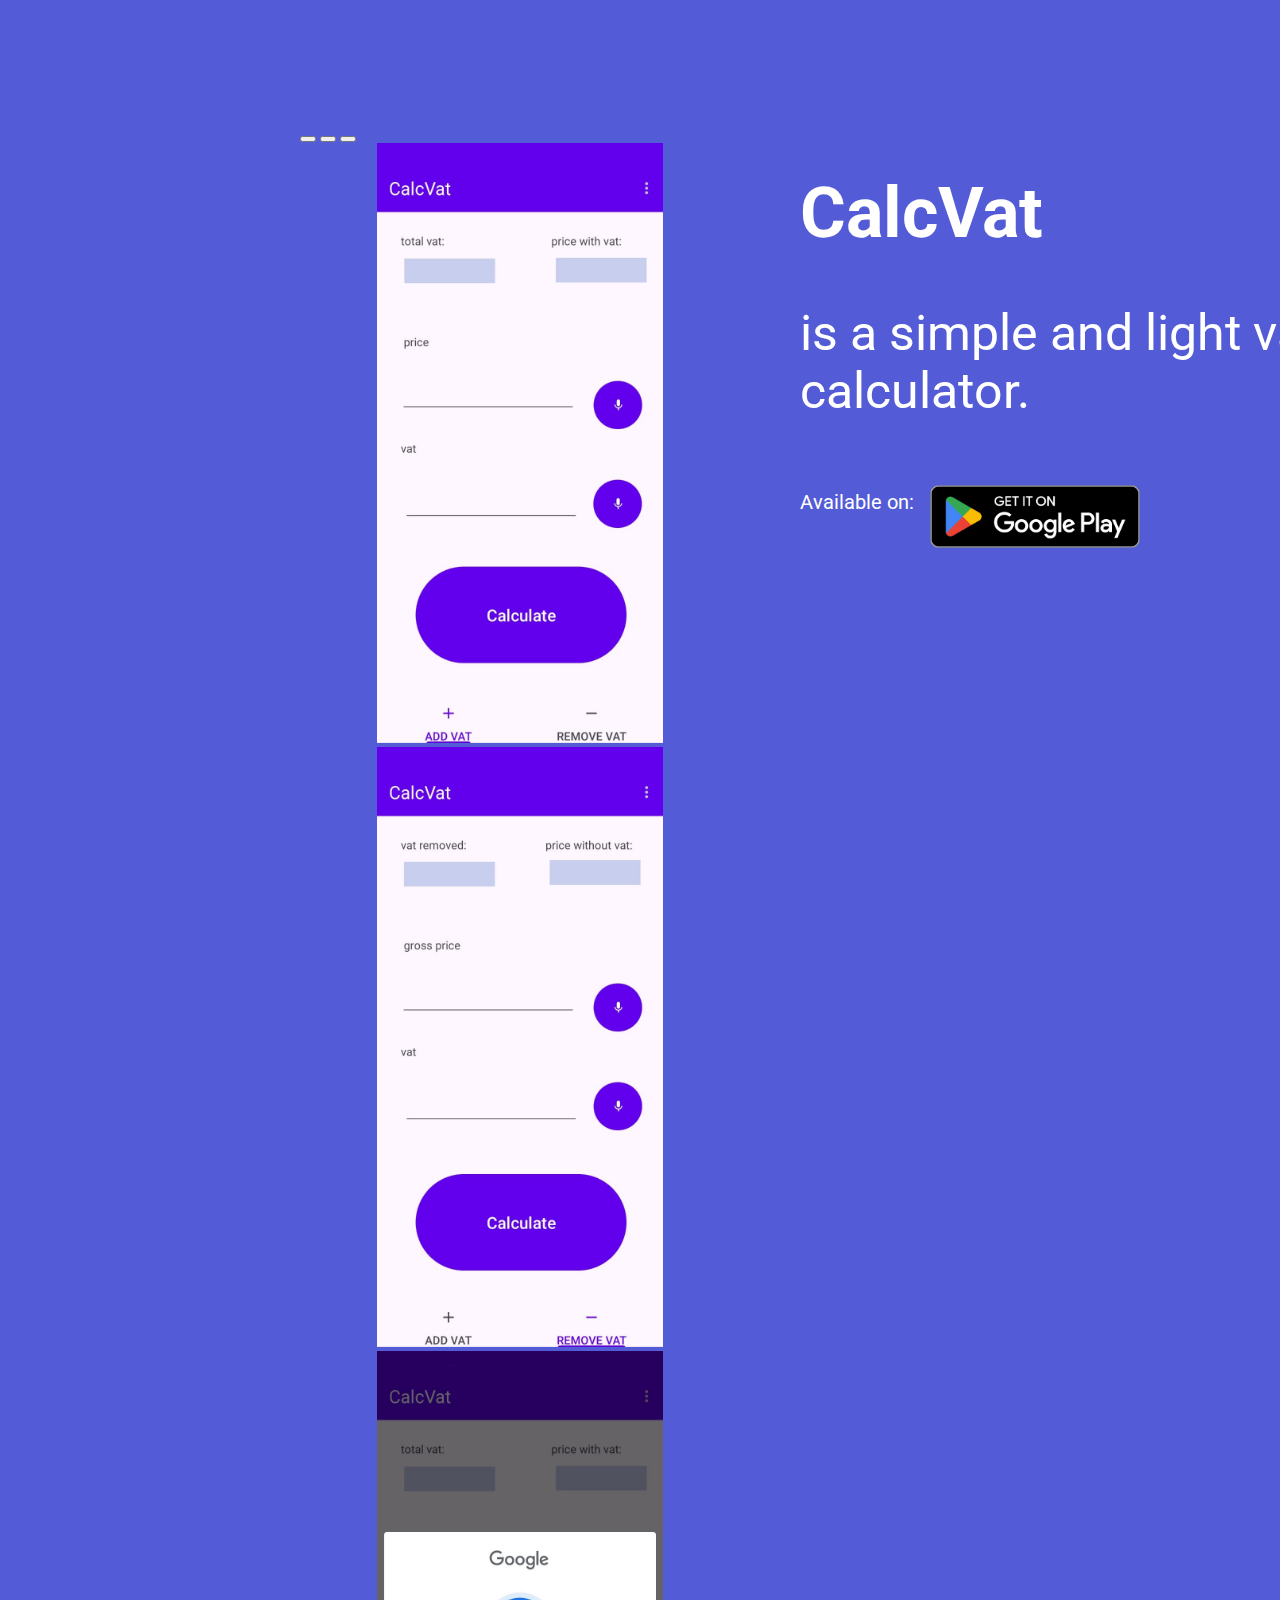
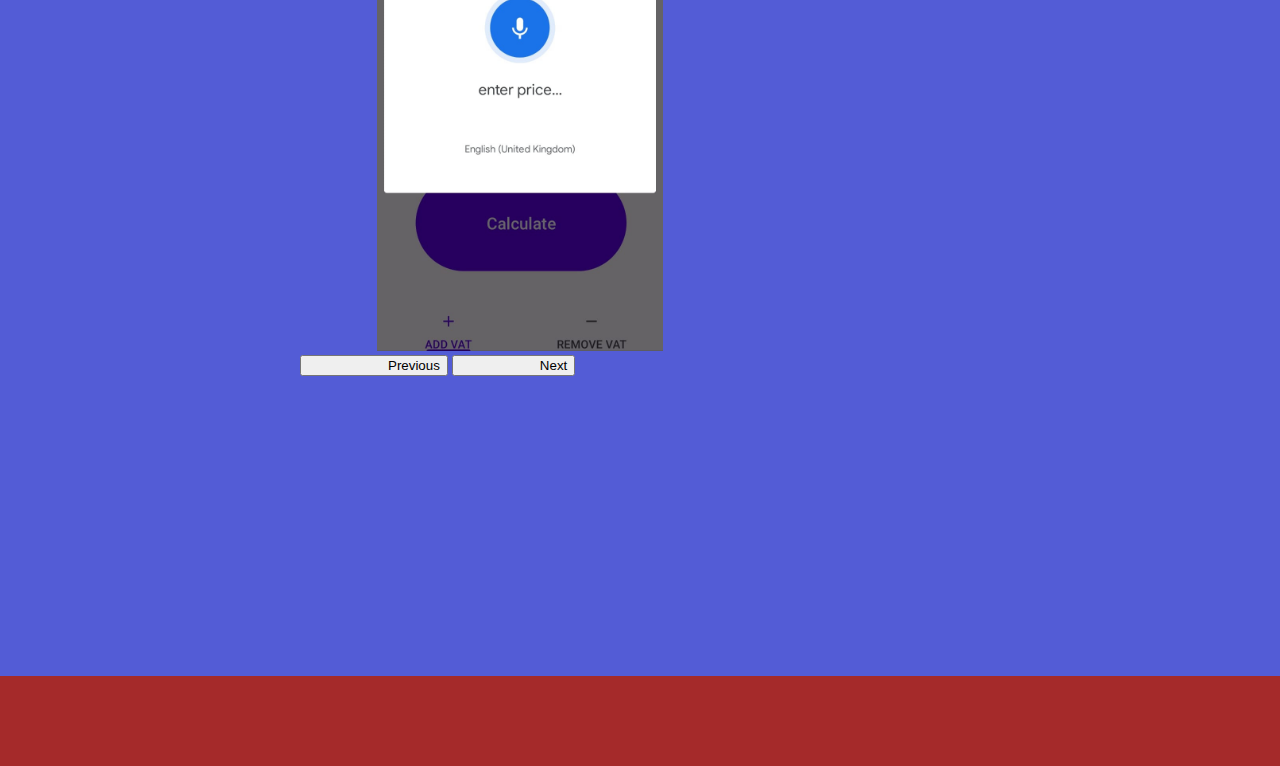
==== portfolio.html @ 6fa5e585 "fix 2" ====
<!DOCTYPE html>
     
<html>
<head>
         
   
  <meta name="viewport" content="width=device-width, initial-scale=1">
    <link rel="preconnect" href="https://fonts.googleapis.com">
   <link rel="preconnect" href="https://fonts.gstatic.com" crossorigin>
   <link href="https://fonts.googleapis.com/css2?family=Roboto&display=swap" rel="stylesheet">
   <link href="https://cdn.jsdelivr.net/npm/bootstrap@5.3.2/dist/css/bootstrap.min.css" rel="stylesheet" integrity="sha384-T3c6CoIi6uLrA9TneNEoa7RxnatzjcDSCmG1MXxSR1GAsXEV/Dwwykc2MPK8M2HN" crossorigin="anonymous">
   <script defer src="https://cdn.jsdelivr.net/npm/bootstrap@5.3.2/dist/js/bootstrap.bundle.min.js" integrity="sha384-C6RzsynM9kWDrMNeT87bh95OGNyZPhcTNXj1NW7RuBCsyN/o0jlpcV8Qyq46cDfL" crossorigin="anonymous"></script>
    <link href="css2.css" rel="stylesheet" type="text/css">

    <title>Portfolio</title>
</head>
<body>
    
  <div class="spazio">
    
    
    <a
    href="index.html">
      <Button class="button1"> 
        <p class="pp">Homepage</p>
    </Button>
    </a>
    &nbsp;
    
    <Button class="button1">
     
      <p class="pp">Various stuff</p>
     </Button>
     &nbsp;
     
     <a 
     href="https://www.youtube.com/watch?v=xvFZjo5PgG0">
     <Button class="button1">
     
      <p class="pp">Free money!?!</p>
     </Button>
     </a>
   </div>
        
        
   <div class="box">
  
   
  <div id="carouselExampleIndicators" class="carousel slide, dive">
   <div class="carousel-indicators l">
     <button type="button" data-bs-target="#carouselExampleIndicators" data-bs-slide-to="0" class="active" aria-current="true" aria-label="Slide 1" ></button>
     <button type="button" data-bs-target="#carouselExampleIndicators" data-bs-slide-to="1" aria-label="Slide 2"></button>
     <button type="button" data-bs-target="#carouselExampleIndicators" data-bs-slide-to="2" aria-label="Slide 3"></button>
   </div>
   <div class="carousel-inner">
     <div class="carousel-item active">
       <img src="pag1.jpg";  class="d-block imgc"
       >
     </div>
     <div class="carousel-item" >
       <img src="pag2.jpg"   class="d-block imgc">
     </div>
     <div class="carousel-item">
       <img src="pag3.jpg"   class="d-block imgc">
     </div>
   </div>
   <button class="carousel-control-prev" type="button" data-bs-target="#carouselExampleIndicators" data-bs-slide="prev">
     <span class="carousel-control-prev-icon" aria-hidden="true"></span>
     <span class="visually-hidden">Previous</span>
   </button>
   <button class="carousel-control-next" type="button" data-bs-target="#carouselExampleIndicators" data-bs-slide="next">
     <span class="carousel-control-next-icon" aria-hidden="true"></span>
     <span class="visually-hidden">Next</span>
   </button>
 </div> 
  

   
   <div>
   <h1 class="calc"  >CalcVat</h1>
  <p class="calcd">is a simple and light vat calculator.</p>
  <div class="box3"><p class="av"> Available on:</p>
  <a href='https://play.google.com/store/apps/details?id=com.frang125.calciva&pcampaignid=pcampaignidMKT-Other-global-all-co-prtnr-py-PartBadge-Mar2515-1'>
   <img class="ba"  src='googlep.png'/></a></div></div>
 </div>

 <div class="ciao2">&nbsp;<p class="credits">©2024 Frang125</p> </div>

  

  </body>
      



</html>
---- css2.css ----
@media only screen and (min-width:375px) and (max-width:411px){
  body{
    background-color: #535cd6;
  
    width:375px;
    margin: 0%;
    height: 500px;
   
  }
  
    span{
      margin-left: 40px;
    
  
   }
  
   .spazio{
      margin-left: 50px;
     
      padding-top: 25px;
  
  
  
  
   }
   .button1{
    Border: none !important; background: none !important;
    
  
  
  }
  
   .reso{
  height: 100px;
  width: 100px;
   }
  
   .ciao2{
            
         
    margin-top: 300px;
     background-color: brown;
     height: 90px;
     width: 100%;
  
   }
  
   .credits{
         
     margin-left: 1700px;
     font-family: "Roboto", sans-serif;
       font-style: normal;
     color: white;
     font-size: 15px;
  
  
  } 
  
  .pp{
    
     color: white;
     font-size: 14px;
  
  
  
  
  
  
  }
   
  

  a{
    text-decoration: none;


  }

  .box{
    display: grid;
    margin-right: 5000px;
     padding-top: 50px;
  
  }


 
  .imgc{
    width: 300px;
    height: 500px;
    object-fit: scale-down;
    margin-left: 20px;



  }
  .dive{
      height: 500; width: 300px; 
    
  
  }
  .l{

  margin-left: 60px;


  }

  .calc{
    font-size: 40px; 
    font-family: Roboto; 
    color: white; 
    margin-left: 50px; 
    padding-top: 20px;

  }

  .calcd{
    font-size: 30px; 
    margin-left: 55px; 
    width: 300px;
    height: 100px; 
    font-family:   Roboto; 
    color: white; 


  }

  .box3{
    display: grid;
    position: center;
     width: 1px;



  }


  .av{
    font-size: 20px; 
    margin-left: 50px; 
    width: 115px;
    font-family:   Roboto; 
    color: white;





  }
  
  .ba{
    height: 240; 
    width: 240px; 
    margin-left: 30px;



  }
 
 

  } 


@media only screen and (min-width:375px) and (max-width:411px) and (width:667px){
  

   }
@media only screen and (width:414px) and (height: 896px){
  




 
} 


@media only screen and (width:390px) and (height: 844px){
  

 


 
}



@media only screen and (width:430px) and (height: 932px){
  




 
}

@media only screen and (width:412px) and (height: 915px){
  

  



 
}

@media only screen and (width:360px) and (height: 740px){
  




 
}

@media only screen and (width:412px) and (height: 915px){
  

 



 
}
@media only screen and (width:768px) and (height: 1024px){
  





 
}

@media only screen and (width:820px) and (height: 1180px){
  

 



 
}


@media only screen and (width:1024px) and (height:1366px){
  

 



 
}


@media only screen and (width:912px) and (height:1368px){
  




 
}


@media only screen and (width:540px) and (height:720px){
  




 
}


@media only screen and (width:280px) and (height:653px){
  

 



 
}

@media only screen and (width:412px) and (height:914px){
  



 
}
@media only screen and (orientation: landscape) and (min-width:992px){
  
  body{
    background-color: #535cd6;
  
    width:100%;
    margin: 0%;
    height: 50px;
   
  }
  
    span{
      margin-left: 40px;
    
  
   }
  
   .spazio{
    
    width: 400px;
    margin-left: 1400px;
    padding-top: 10px;
  
  
  
  
   }
  
   .reso{
  height: 100px;
  width: 100px;
   }
  
   .ciao2{
            
         
    margin-top: 300px;
     background-color: brown;
     height: 90px;
     width: 100%;
  
   }
  
   .credits{
         
     margin-left: 1700px;
     font-family: "Roboto", sans-serif;
       font-style: normal;
     color: white;
     font-size: 15px;
  
  
  } 
  
  .pp{
    
     color: white;
     font-size: 20px;
  
  
  
  
  
  
  }
   
  .button1{
    Border: none !important; background: none !important;
    
  
  
  }

  a{
    text-decoration: none;


  }

  .box{
    display: grid;
    position: center;
    grid-template-columns: 1fr 1fr 1fr; width: 1px; margin-top: 50px;
  
  }
 
  .imgc{
    width: 400px;
    height: 600px;
    object-fit: scale-down;
    margin-left: 20px;



  }


  .calc{
    font-size: 70px; 
    font-family: Roboto; 
    color: white; 
    margin-left: 100px; 


  }

  .calcd{
    font-size: 50px; 
    margin-left: 100px; 
    width: 750px; 
    font-family:   Roboto; 
    color: white; 


  }

  .box3{
    display: grid;
    position: center;
    grid-template-columns: 1fr 1fr 1fr; width: 1px;



  }


  .av{
    font-size: 20px; 
    margin-left: 100px; 
    width: 115px; 
    font-family:   Roboto; 
    color: white;





  }
  
  .ba{
    height: 240; 
    width: 240px; 




  }

  
  .dive{
    height: 500; width: 400px; margin-left: 300px;


 }


}
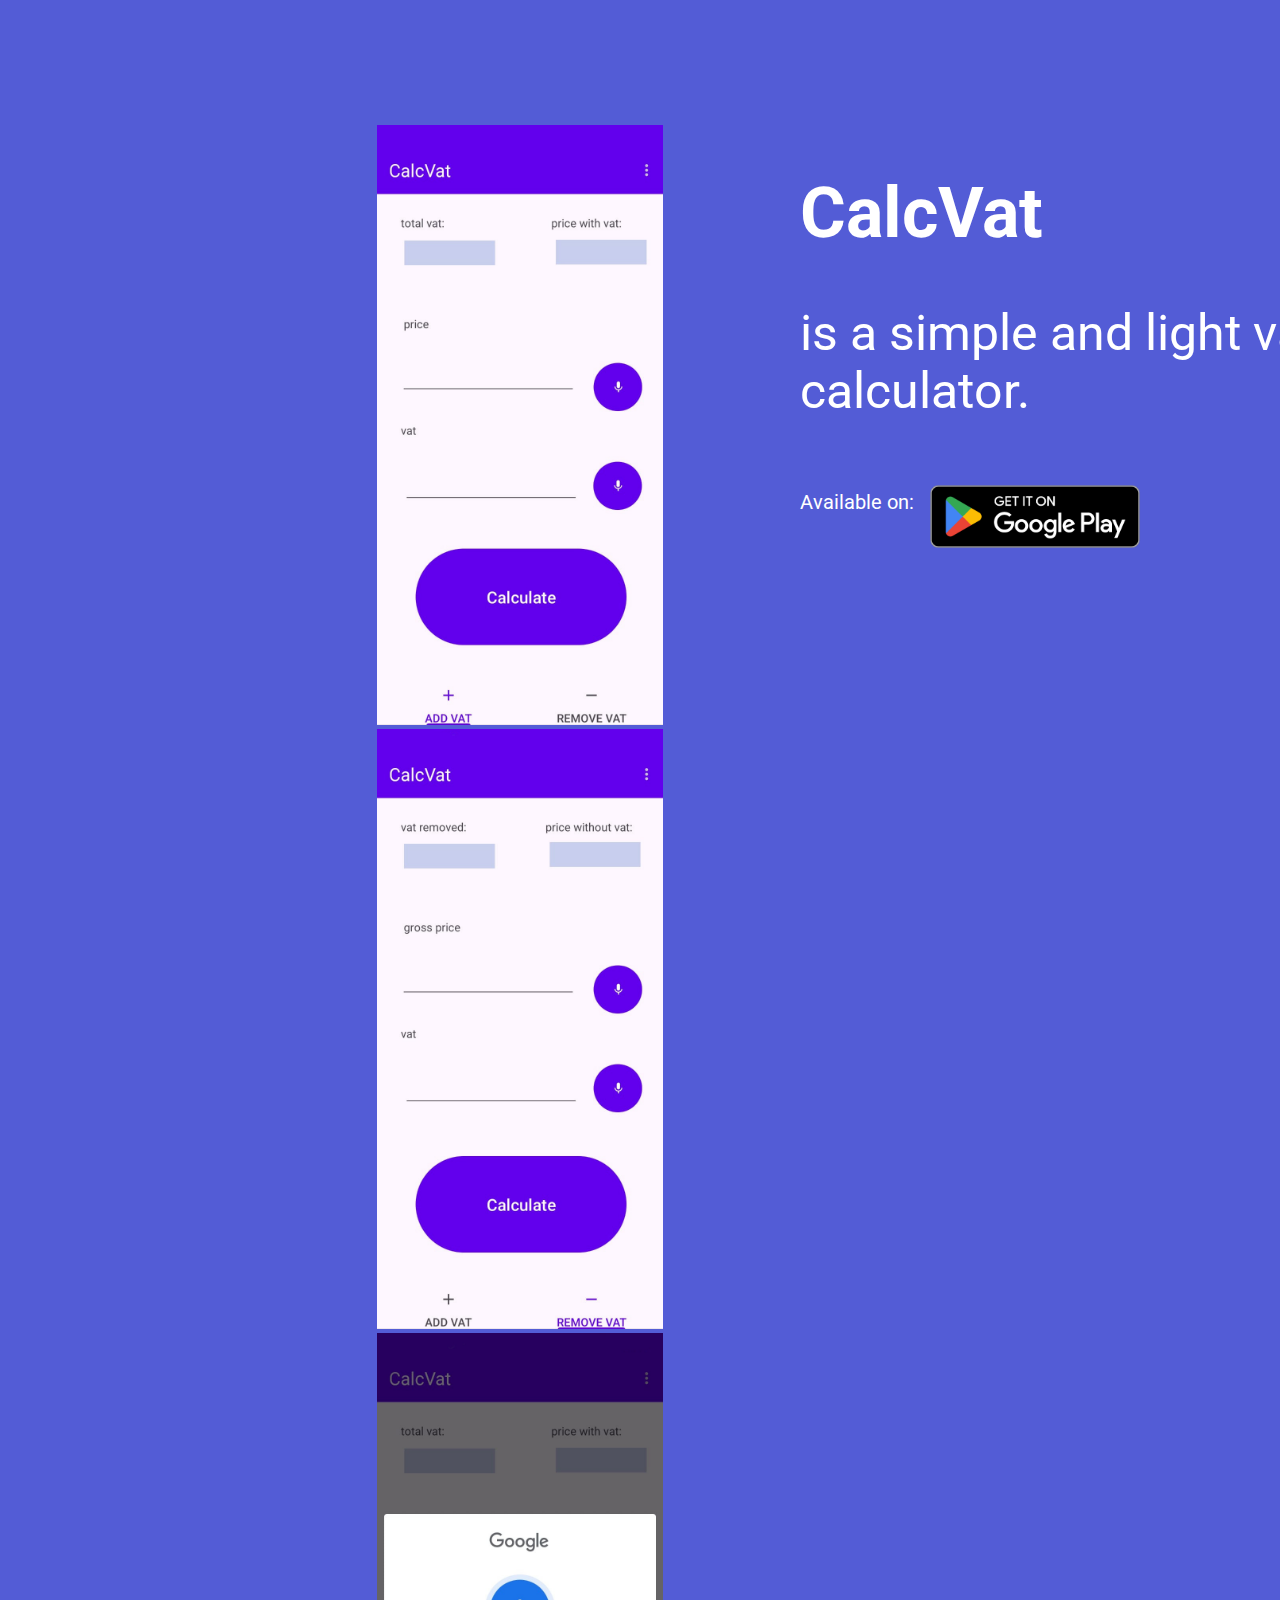
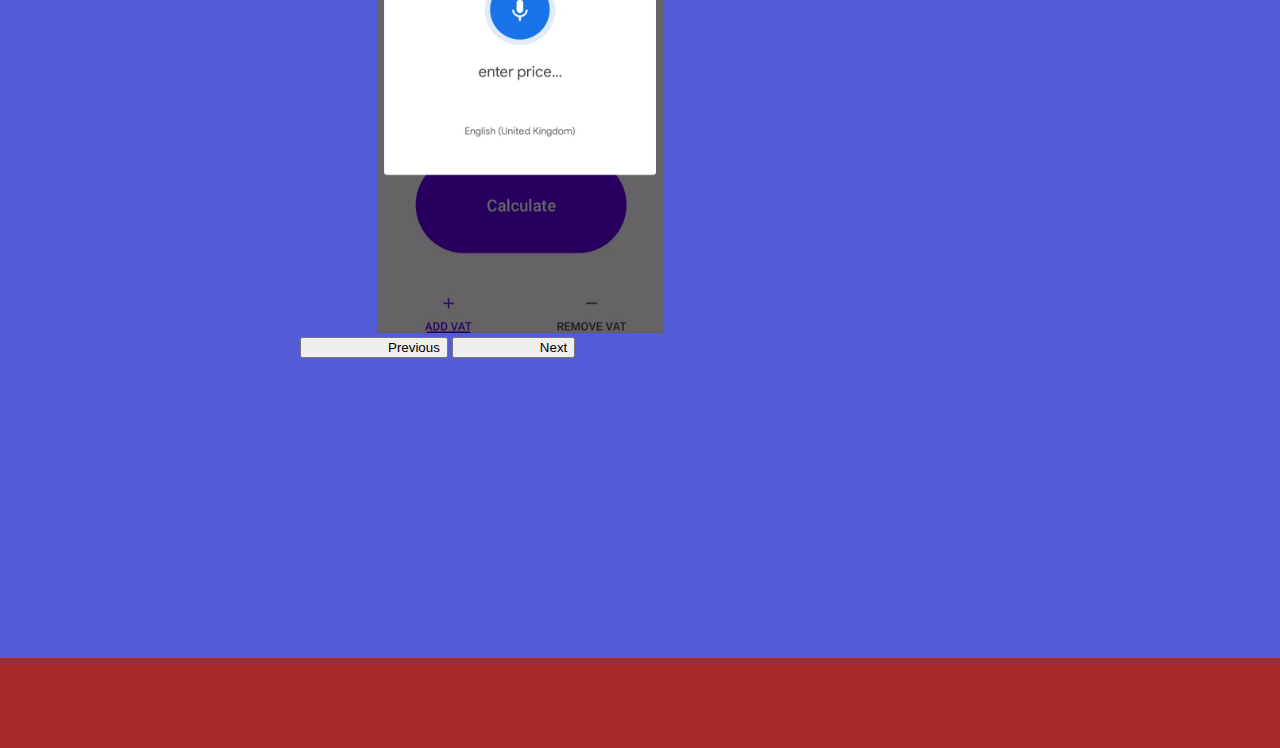
==== commit f30a3531: "fix 3" ====
--- a/portfolio.html
+++ b/portfolio.html
@@ -47,12 +47,7 @@
   
    
   <div id="carouselExampleIndicators" class="carousel slide, dive">
-   <div class="carousel-indicators l">
-     <button type="button" data-bs-target="#carouselExampleIndicators" data-bs-slide-to="0" class="active" aria-current="true" aria-label="Slide 1" ></button>
-     <button type="button" data-bs-target="#carouselExampleIndicators" data-bs-slide-to="1" aria-label="Slide 2"></button>
-     <button type="button" data-bs-target="#carouselExampleIndicators" data-bs-slide-to="2" aria-label="Slide 3"></button>
-   </div>
-   <div class="carousel-inner">
+    <div class="carousel-inner">
      <div class="carousel-item active">
        <img src="pag1.jpg";  class="d-block imgc"
        >
--- a/css2.css
+++ b/css2.css
@@ -15,10 +15,10 @@
    }
   
    .spazio{
-      margin-left: 50px;
-     
+      margin-left: 60px;
+      
       padding-top: 25px;
-  
+      width: 311px;
   
   
   
@@ -29,6 +29,298 @@
   
   
   }
+  
+   .reso{
+  height: 100px;
+  width: 100px;
+   }
+  
+   .ciao2{
+            
+         
+    margin-top: 300px;
+     background-color: brown;
+     height: 60px;
+     width: 100%;
+  
+   }
+  
+   .credits{
+         
+     margin-left: 280px;
+     font-family: "Roboto", sans-serif;
+       font-style: normal;
+     color: white;
+     font-size: 11px;
+  
+  
+  } 
+  
+  .pp{
+    
+     color: white;
+     font-size: 15px;
+  
+  
+  
+  
+  
+  
+  }
+   
+  
+
+  a{
+    text-decoration: none;
+
+
+  }
+
+  .box{
+    display: grid;
+    margin-right: 5000px;
+     padding-top: 50px;
+  
+  }
+
+
+ 
+  .imgc{
+    width: 300px;
+    height: 500px;
+    object-fit: scale-down;
+    margin-left: 20px;
+
+
+
+  }
+  .dive{
+      height: 500; width: 300px; 
+    
+  
+  }
+  .l{
+
+  margin-left: 60px;
+
+
+  }
+
+  .calc{
+    font-size: 40px; 
+    font-family: Roboto; 
+    color: white; 
+    margin-left: 50px; 
+    padding-top: 20px;
+
+  }
+
+  .calcd{
+    font-size: 30px; 
+    margin-left: 55px; 
+    width: 300px;
+    height: 100px; 
+    font-family:   Roboto; 
+    color: white; 
+
+
+  }
+
+  .box3{
+    display: grid;
+    position: center;
+     width: 1px;
+
+
+
+  }
+
+
+  .av{
+    font-size: 20px; 
+    margin-left: 50px; 
+    width: 115px;
+    font-family:   Roboto; 
+    color: white;
+
+
+
+
+
+  }
+  
+  .ba{
+    height: 240; 
+    width: 240px; 
+    margin-left: 30px;
+
+
+
+  }
+ 
+ 
+
+  } 
+
+
+@media only screen and (min-width:375px) and (max-width:411px) and (width:667px){
+  
+
+   }
+@media only screen and (width:414px) and (height: 896px){
+  
+
+
+
+
+ 
+} 
+
+
+@media only screen and (width:390px) and (height: 844px){
+  
+
+ 
+
+
+ 
+}
+
+
+
+@media only screen and (width:430px) and (height: 932px){
+  
+
+
+
+
+ 
+}
+
+@media only screen and (width:412px) and (height: 915px){
+  
+
+  
+
+
+
+ 
+}
+
+@media only screen and (width:360px) and (height: 740px){
+  
+
+
+
+
+ 
+}
+
+@media only screen and (width:412px) and (height: 915px){
+  
+
+ 
+
+
+
+ 
+}
+@media only screen and (width:768px) and (height: 1024px){
+  
+
+
+
+
+
+ 
+}
+
+@media only screen and (width:820px) and (height: 1180px){
+  
+
+ 
+
+
+
+ 
+}
+
+
+@media only screen and (width:1024px) and (height:1366px){
+  
+
+ 
+
+
+
+ 
+}
+
+
+@media only screen and (width:912px) and (height:1368px){
+  
+
+
+
+
+ 
+}
+
+
+@media only screen and (width:540px) and (height:720px){
+  
+
+
+
+
+ 
+}
+
+
+@media only screen and (width:280px) and (height:653px){
+  
+
+ 
+
+
+
+ 
+}
+
+@media only screen and (width:412px) and (height:914px){
+  
+
+
+
+ 
+}
+@media only screen and (orientation: landscape) and (min-width:992px){
+  
+  body{
+    background-color: #535cd6;
+  
+    width:100%;
+    margin: 0%;
+    height: 50px;
+   
+  }
+  
+    span{
+      margin-left: 40px;
+    
+  
+   }
+  
+   .spazio{
+    
+    width: 400px;
+    margin-left: 1400px;
+    padding-top: 10px;
+  
+  
+  
+  
+   }
   
    .reso{
   height: 100px;
@@ -59,298 +351,6 @@
   .pp{
     
      color: white;
-     font-size: 14px;
-  
-  
-  
-  
-  
-  
-  }
-   
-  
-
-  a{
-    text-decoration: none;
-
-
-  }
-
-  .box{
-    display: grid;
-    margin-right: 5000px;
-     padding-top: 50px;
-  
-  }
-
-
- 
-  .imgc{
-    width: 300px;
-    height: 500px;
-    object-fit: scale-down;
-    margin-left: 20px;
-
-
-
-  }
-  .dive{
-      height: 500; width: 300px; 
-    
-  
-  }
-  .l{
-
-  margin-left: 60px;
-
-
-  }
-
-  .calc{
-    font-size: 40px; 
-    font-family: Roboto; 
-    color: white; 
-    margin-left: 50px; 
-    padding-top: 20px;
-
-  }
-
-  .calcd{
-    font-size: 30px; 
-    margin-left: 55px; 
-    width: 300px;
-    height: 100px; 
-    font-family:   Roboto; 
-    color: white; 
-
-
-  }
-
-  .box3{
-    display: grid;
-    position: center;
-     width: 1px;
-
-
-
-  }
-
-
-  .av{
-    font-size: 20px; 
-    margin-left: 50px; 
-    width: 115px;
-    font-family:   Roboto; 
-    color: white;
-
-
-
-
-
-  }
-  
-  .ba{
-    height: 240; 
-    width: 240px; 
-    margin-left: 30px;
-
-
-
-  }
- 
- 
-
-  } 
-
-
-@media only screen and (min-width:375px) and (max-width:411px) and (width:667px){
-  
-
-   }
-@media only screen and (width:414px) and (height: 896px){
-  
-
-
-
-
- 
-} 
-
-
-@media only screen and (width:390px) and (height: 844px){
-  
-
- 
-
-
- 
-}
-
-
-
-@media only screen and (width:430px) and (height: 932px){
-  
-
-
-
-
- 
-}
-
-@media only screen and (width:412px) and (height: 915px){
-  
-
-  
-
-
-
- 
-}
-
-@media only screen and (width:360px) and (height: 740px){
-  
-
-
-
-
- 
-}
-
-@media only screen and (width:412px) and (height: 915px){
-  
-
- 
-
-
-
- 
-}
-@media only screen and (width:768px) and (height: 1024px){
-  
-
-
-
-
-
- 
-}
-
-@media only screen and (width:820px) and (height: 1180px){
-  
-
- 
-
-
-
- 
-}
-
-
-@media only screen and (width:1024px) and (height:1366px){
-  
-
- 
-
-
-
- 
-}
-
-
-@media only screen and (width:912px) and (height:1368px){
-  
-
-
-
-
- 
-}
-
-
-@media only screen and (width:540px) and (height:720px){
-  
-
-
-
-
- 
-}
-
-
-@media only screen and (width:280px) and (height:653px){
-  
-
- 
-
-
-
- 
-}
-
-@media only screen and (width:412px) and (height:914px){
-  
-
-
-
- 
-}
-@media only screen and (orientation: landscape) and (min-width:992px){
-  
-  body{
-    background-color: #535cd6;
-  
-    width:100%;
-    margin: 0%;
-    height: 50px;
-   
-  }
-  
-    span{
-      margin-left: 40px;
-    
-  
-   }
-  
-   .spazio{
-    
-    width: 400px;
-    margin-left: 1400px;
-    padding-top: 10px;
-  
-  
-  
-  
-   }
-  
-   .reso{
-  height: 100px;
-  width: 100px;
-   }
-  
-   .ciao2{
-            
-         
-    margin-top: 300px;
-     background-color: brown;
-     height: 90px;
-     width: 100%;
-  
-   }
-  
-   .credits{
-         
-     margin-left: 1700px;
-     font-family: "Roboto", sans-serif;
-       font-style: normal;
-     color: white;
-     font-size: 15px;
-  
-  
-  } 
-  
-  .pp{
-    
-     color: white;
      font-size: 20px;
   
   
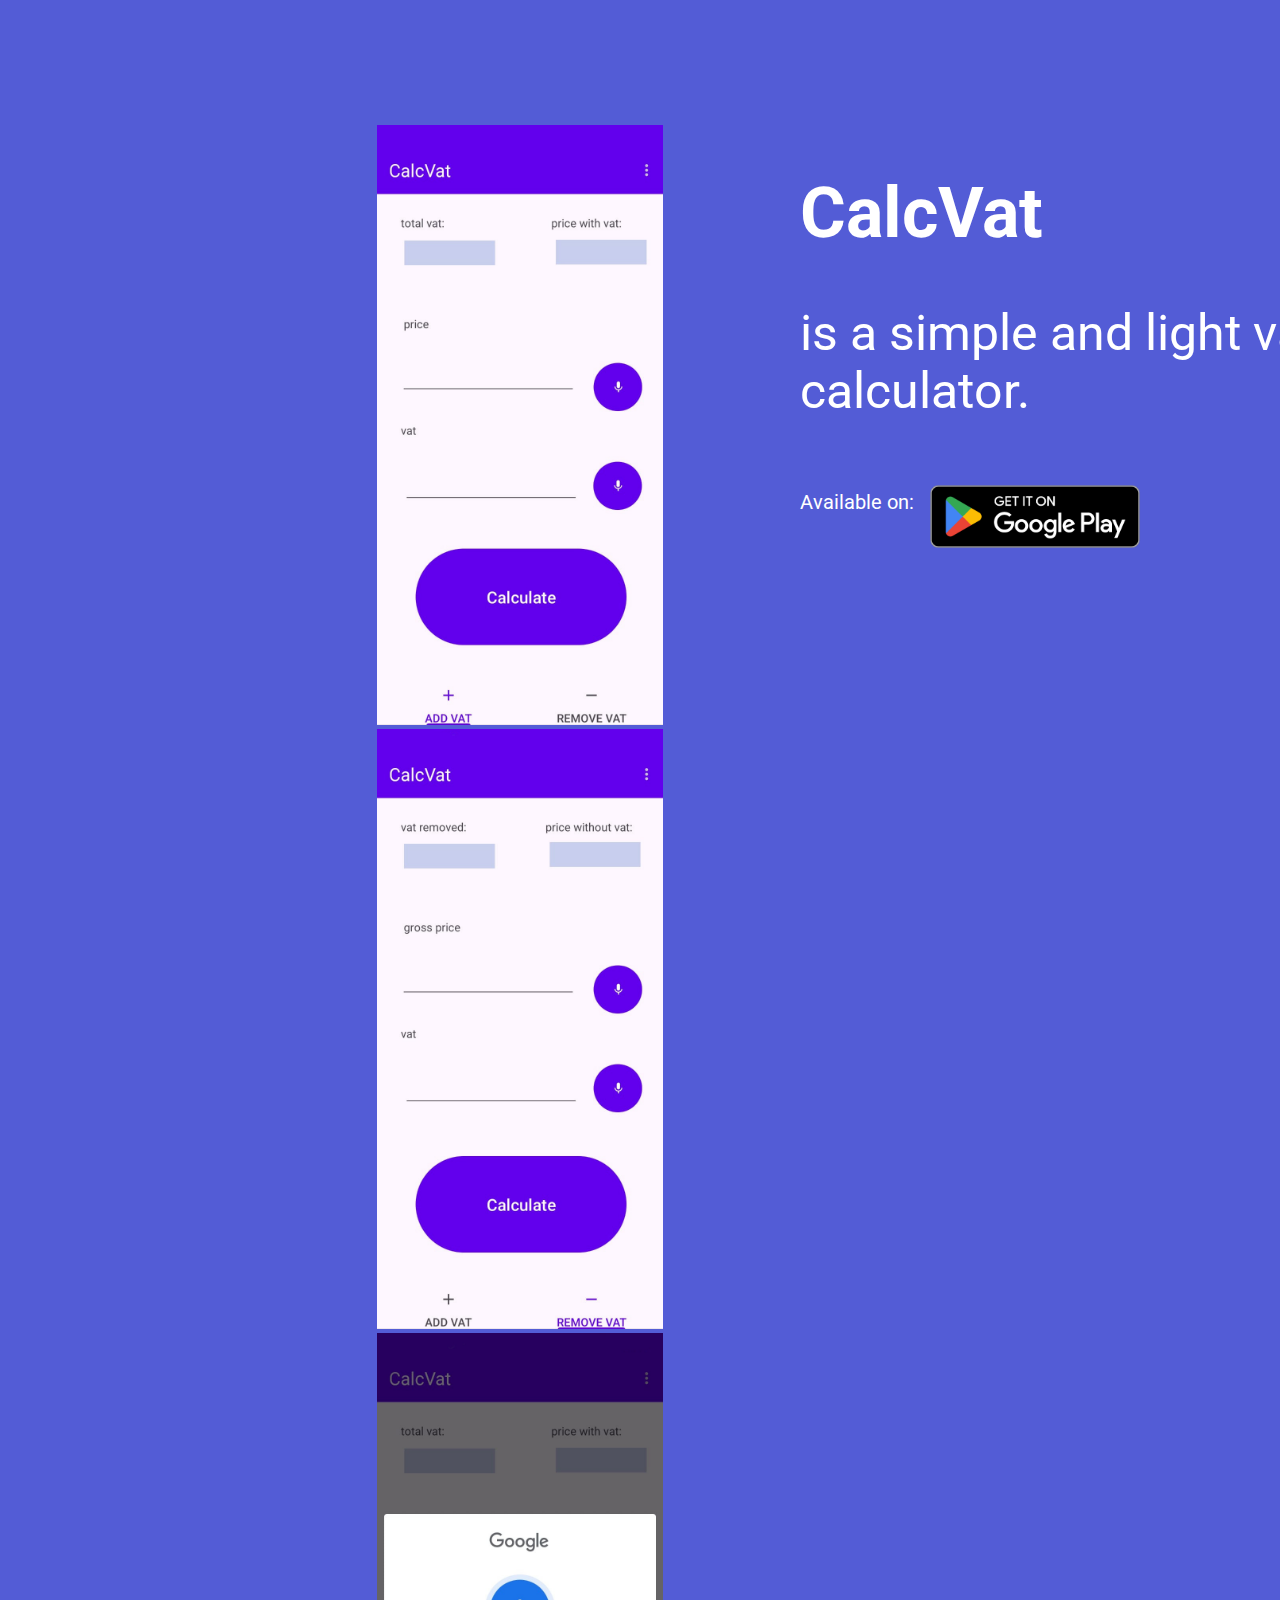
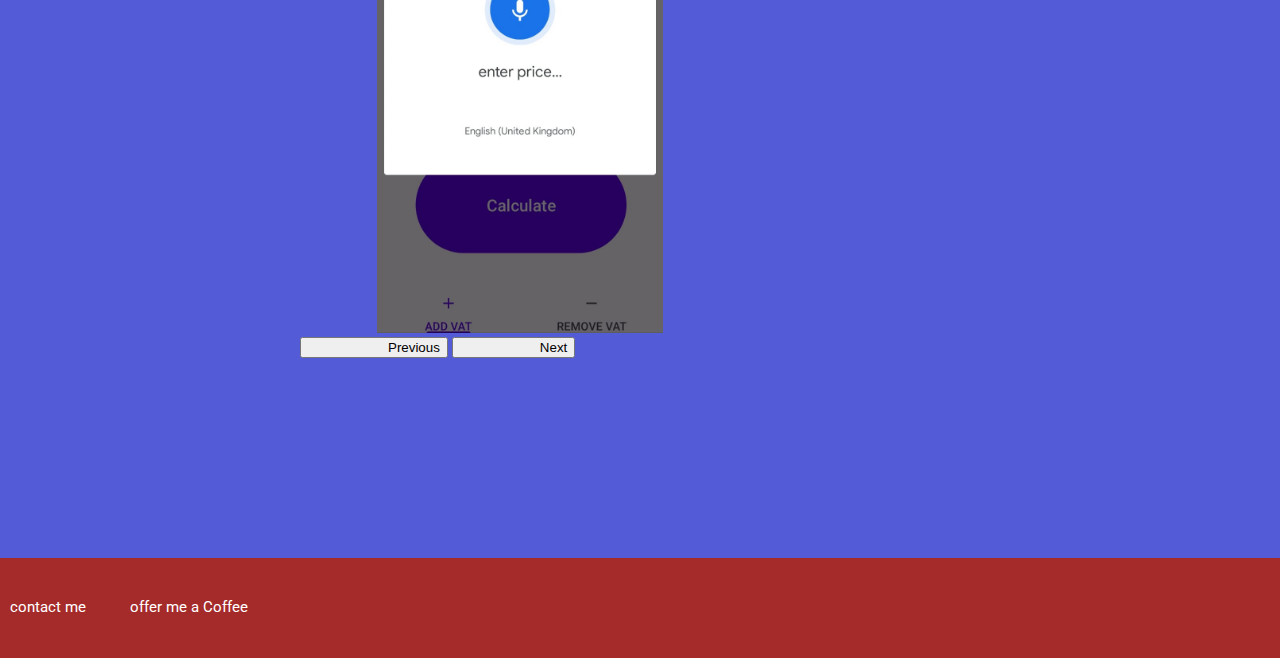
==== commit 5a89e66f: "up5" ====
--- a/portfolio.html
+++ b/portfolio.html
@@ -60,11 +60,11 @@
      </div>
    </div>
    <button class="carousel-control-prev" type="button" data-bs-target="#carouselExampleIndicators" data-bs-slide="prev">
-     <span class="carousel-control-prev-icon" aria-hidden="true"></span>
+     <span class="carousel-control-prev-icon dive2" aria-hidden="true"></span>
      <span class="visually-hidden">Previous</span>
    </button>
    <button class="carousel-control-next" type="button" data-bs-target="#carouselExampleIndicators" data-bs-slide="next">
-     <span class="carousel-control-next-icon" aria-hidden="true"></span>
+     <span class="carousel-control-next-icon dive3" aria-hidden="true"></span>
      <span class="visually-hidden">Next</span>
    </button>
  </div> 
@@ -79,7 +79,7 @@
    <img class="ba"  src='googlep.png'/></a></div></div>
  </div>
 
- <div class="ciao2">&nbsp;<p class="credits">©2024 Frang125</p> </div>
+ <div class="ciao2"><div class="paddings"><a style="text-decoration: none;" href="mailto:support@frang125.com" ><span class="sube2" style="inline-size: none;">contact me</span></a> <a style="text-decoration: none;" href="https://www.buymeacoffee.com/frang125" ><span class="sube3" style="inline-size: none;">offer me a Coffee </span></a><span class="credits">©2024 Frang125</span></div></div>
 
   
 
--- a/css2.css
+++ b/css2.css
@@ -1,15 +1,18 @@
-@media only screen and (min-width:375px) and (max-width:411px){
+ 
+
+
+@media only screen and (min-width:375px) and (max-width:411px) and (height:667px){
   body{
     background-color: #535cd6;
   
     width:375px;
     margin: 0%;
-    height: 500px;
+    height: 800px;
    
   }
   
     span{
-      margin-left: 40px;
+      margin-left: 20px;
     
   
    }
@@ -17,7 +20,7 @@
    .spazio{
       margin-left: 60px;
       
-      padding-top: 25px;
+      padding-top: 10px;
       width: 311px;
   
   
@@ -38,23 +41,447 @@
    .ciao2{
             
          
-    margin-top: 300px;
      background-color: brown;
      height: 60px;
      width: 100%;
   
    }
   
+  
+
+.credits{
+
+
+margin-left: 95px;
+font-family: "Roboto", sans-serif;
+  font-style: normal;
+color: white;
+font-size: 12px;
+
+
+
+} 
+
+
+.pp{
+    
+     color: white;
+     font-size: 15px;
+  
+  
+  
+  
+  
+  
+  }
+   
+  
+
+a{
+    text-decoration: none;
+
+
+  }
+
+.box{
+    display: grid;
+    margin-right: 5000px;
+     padding-top: 50px;
+     padding-bottom: 100px;
+  
+  }
+
+
+ 
+.imgc{
+    width: 300px;
+    height: 500px;
+    object-fit: scale-down;
+    margin-left: 20px;
+
+
+
+  }
+.dive{
+      height: 500; width: 300px; 
+    
+  
+  }
+.l{
+
+  margin-left: 60px;
+
+
+  }
+
+.calc{
+    font-size: 40px; 
+    font-family: Roboto; 
+    color: white; 
+    margin-left: 50px; 
+    padding-top: 20px;
+
+  }
+
+.calcd{
+    font-size: 30px; 
+    margin-left: 55px; 
+    width: 300px;
+    height: 100px; 
+    font-family:   Roboto; 
+    color: white; 
+
+
+  }
+
+.box3{
+    display: grid;
+    position: center;
+     width: 1px;
+
+
+
+  }
+
+
+.av{
+    font-size: 20px; 
+    margin-left: 50px; 
+    width: 115px;
+    font-family:   Roboto; 
+    color: white;
+
+
+
+
+
+  }
+  
+.ba{
+    height: 240; 
+    width: 240px; 
+    margin-left: 30px;
+
+
+
+  }
+.credits{
+
+
+    margin-left: 95px;
+    font-family: "Roboto", sans-serif;
+      font-style: normal;
+    color: white;
+    font-size: 12px;
+    
+    
+    
+    } 
+    
+     
+  .sube2{
+    
+    
+    font-family: "Roboto", sans-serif;
+      font-style: normal;
+    color: white;
+    font-size: 12px;
+    margin-left: 9px;
+    
+    
+    
+    } 
+    
+  .sube3{
+    
+    margin-left: 7px;
+    font-family: "Roboto", sans-serif;
+     font-style: normal;
+    color: white;
+    font-size: 12px;
+    
+    
+    
+    
+    } 
+  .paddings{
+    
+    padding-top: 20px;
+    
+    
+    
+    
+    
+    
+    }
+
+
+ 
+ 
+
+  } 
+
+   
+@media only screen and (width:414px) and (height: 896px){
+  body{
+    background-color: #535cd6;
+  
+    width:375px;
+    margin: 0%;
+    height: 800px;
+   
+  }
+  
+    span{
+      margin-left: 5px;
+    
+  
+   }
+  
+   .spazio{
+      margin-left: 100px;
+     
+      padding-top: 10px;
+      width: 311px;
+  
+  
+  
+   }
+   .button1{
+    Border: none !important; background: none !important;
+    
+  
+  
+  }
+  
+   .reso{
+  height: 100px;
+  width: 100px;
+   }
+  
+   .pp{
+    
+    color: white;
+    font-size: 15px;
+ 
+ 
+ 
+ 
+ 
+ 
+ }
+  
+ 
+
+ a{
+   text-decoration: none;
+
+
+ }
+
+ .box{
+   display: grid;
+   margin-right: 5000px;
+    padding-top: 50px;
+    padding-bottom: 100px;
+ }
+
+
+
+ .imgc{
+   width: 300px;
+   height: 500px;
+   object-fit: scale-down;
+   margin-left: 50px;
+
+
+
+ }
+ .dive{
+     height: 500; width: 360px; 
+   
+ 
+ }
+ .l{
+
+ margin-left: 60px;
+
+
+ }
+
+ .calc{
+   font-size: 40px; 
+   font-family: Roboto; 
+   color: white; 
+   margin-left: 50px; 
+   padding-top: 20px;
+
+ }
+
+ .calcd{
+   font-size: 30px; 
+   margin-left: 55px; 
+   width: 300px;
+   height: 100px; 
+   font-family:   Roboto; 
+   color: white; 
+
+
+ }
+
+ .box3{
+   display: grid;
+   position: center;
+    width: 1px;
+
+
+
+ }
+
+
+ .av{
+   font-size: 20px; 
+   margin-left: 50px; 
+   width: 115px;
+   font-family:   Roboto; 
+   color: white;
+
+
+
+
+
+ }
+ 
+ .ba{
+   height: 240; 
+   width: 240px; 
+   margin-left: 30px;
+  
+
+
+ }
+   
+   .ciao2{
+            
+         
+    
+     background-color: brown;
+     height: 60px;
+     width: 414px;
+  
+   }
+  
    .credits{
+
+
+    margin-left: 130px;
+    font-family: "Roboto", sans-serif;
+      font-style: normal;
+    color: white;
+    font-size: 12px;
+    
+    
+    
+    } 
+    
+     
+    .sube2{
+    
+    
+    font-family: "Roboto", sans-serif;
+      font-style: normal;
+    color: white;
+    font-size: 12px;
+    margin-left: 10px;
+    
+    
+    
+    } 
+    
+    .sube3{
+    
+    margin-left: 15px;
+    font-family: "Roboto", sans-serif;
+     font-style: normal;
+    color: white;
+    font-size: 12px;
+    
+    
+    
+    
+    } 
+    .paddings{
+    
+    padding-top: 20px;
+    
+    
+    
+    
+    
+    
+    }
+  
+  
+ 
+ 
+
+  
+
+
+
+
+ 
+} 
+
+
+@media only screen and (width:390px) and (height: 844px){
+  body{
+    background-color: #535cd6;
+  
+    width:375px;
+    margin: 0%;
+    height: 800px;
+   
+  }
+  
+    span{
+      margin-left: 40px;
+    
+  
+   }
+  
+   .spazio{
+      margin-left: 80px;
+      
+      padding-top: 10px;
+      width: 311px;
+  
+  
+  
+   }
+   .button1{
+    Border: none !important; background: none !important;
+    
+  
+  
+  }
+  
+   .reso{
+  height: 100px;
+  width: 100px;
+   }
+  
+   .ciao2{
+            
          
-     margin-left: 280px;
-     font-family: "Roboto", sans-serif;
-       font-style: normal;
-     color: white;
-     font-size: 11px;
-  
-  
-  } 
+ 
+     background-color: brown;
+     height: 60px;
+     width: 394px;
+  
+   }
+  
+
   
   .pp{
     
@@ -79,8 +506,8 @@
   .box{
     display: grid;
     margin-right: 5000px;
-     padding-top: 50px;
-  
+     padding-top: 30px;
+     padding-bottom: 200px;
   }
 
 
@@ -89,13 +516,13 @@
     width: 300px;
     height: 500px;
     object-fit: scale-down;
-    margin-left: 20px;
+    margin-left: 50px;
 
 
 
   }
   .dive{
-      height: 500; width: 300px; 
+      height: 500; width: 360px; 
     
   
   }
@@ -153,143 +580,2195 @@
     height: 240; 
     width: 240px; 
     margin-left: 30px;
-
-
-
-  }
- 
- 
+   
+
+
+  }
+
+  .credits{
+
+
+    margin-left: 100px;
+    font-family: "Roboto", sans-serif;
+      font-style: normal;
+    color: white;
+    font-size: 12px;
+    
+    
+    
+    } 
+    
+     
+    .sube2{
+    
+    
+    font-family: "Roboto", sans-serif;
+      font-style: normal;
+    color: white;
+    font-size: 12px;
+    margin-left: 10px;
+    
+    
+    
+    } 
+    
+    .sube3{
+    
+    margin-left: 15px;
+    font-family: "Roboto", sans-serif;
+     font-style: normal;
+    color: white;
+    font-size: 12px;
+    
+    
+    
+    
+    } 
+    .paddings{
+    
+    padding-top: 20px;
+    
+    
+    
+    
+    
+    
+    }
+
+ 
+
+
+ 
+}
+
+
+
+@media only screen and (width:430px) and (height: 932px){
+  body{
+    background-color: #535cd6;
+  
+    width:375px;
+    margin: 0%;
+    height: 800px;
+   
+  }
+  
+    span{
+      margin-left: 40px;
+    
+  
+   }
+  
+   .spazio{
+      margin-left: 85px;
+  
+      padding-top: 10px;
+      width: 344px;
+  
+  
+  
+   }
+   .button1{
+    Border: none !important; background: none !important;
+    
+  
+  
+  }
+  
+   .reso{
+  height: 100px;
+  width: 100px;
+   }
+  
+   .ciao2{
+            
+         
+  
+     background-color: brown;
+     height: 60px;
+     width: 430px;
+  
+   }
+  
+  
+  
+  .pp{
+    
+     color: white;
+     font-size: 17px;
+  
+  
+  
+  
+  
+  
+  }
+   
+  
+
+  a{
+    text-decoration: none;
+
+
+  }
+
+  .box{
+    display: grid;
+    margin-right: 5000px;
+     padding-top: 30px;
+     padding-bottom: 300px;
+  }
+
+
+ 
+  .imgc{
+    width: 300px;
+    height: 500px;
+    object-fit: scale-down;
+    margin-left: 50px;
+
+
+
+  }
+  .dive{
+      height: 500; width: 360px; 
+    
+  
+  }
+  .l{
+
+  margin-left: 60px;
+
+
+  }
+
+  .calc{
+    font-size: 40px; 
+    font-family: Roboto; 
+    color: white; 
+    margin-left: 50px; 
+    padding-top: 20px;
+
+  }
+
+  .calcd{
+    font-size: 30px; 
+    margin-left: 55px; 
+    width: 300px;
+    height: 100px; 
+    font-family:   Roboto; 
+    color: white; 
+
+
+  }
+
+  .box3{
+    display: grid;
+    position: center;
+     width: 1px;
+
+
+
+  }
+
+
+  .av{
+    font-size: 20px; 
+    margin-left: 50px; 
+    width: 115px;
+    font-family:   Roboto; 
+    color: white;
+
+
+
+
+
+  }
+  
+  .ba{
+    height: 240; 
+    width: 240px; 
+    margin-left: 30px;
+   
+
+
+  }
+  .credits{
+
+
+    margin-left: 140px;
+    font-family: "Roboto", sans-serif;
+      font-style: normal;
+    color: white;
+    font-size: 12px;
+    
+    
+    
+    } 
+    
+     
+    .sube2{
+    
+    
+    font-family: "Roboto", sans-serif;
+      font-style: normal;
+    color: white;
+    font-size: 12px;
+    margin-left: 10px;
+    
+    
+    
+    } 
+    
+    .sube3{
+    
+    margin-left: 15px;
+    font-family: "Roboto", sans-serif;
+     font-style: normal;
+    color: white;
+    font-size: 12px;
+    
+    
+    
+    
+    } 
+    .paddings{
+    
+    padding-top: 20px;
+    
+    
+    
+    
+    
+    
+    }
+
+
+
+ 
+}
+@media only screen and (width:412px) and (height: 915px){
+  
+  body{
+    background-color: #535cd6;
+  
+    width:375px;
+    margin: 0%;
+    height: 800px;
+   
+  }
+  
+    span{
+      margin-left: 40px;
+    
+  
+   }
+  
+   .spazio{
+      margin-left: 63px;
+  
+      padding-top: 10px;
+      width: 344px;
+  
+  
+  
+   }
+   .button1{
+    Border: none !important; background: none !important;
+    
+  
+  
+  }
+  
+   .reso{
+  height: 100px;
+  width: 100px;
+   }
+  
+   .ciao2{
+            
+         
+   
+     background-color: brown;
+     height: 60px;
+     width: 415px;
+  
+   }
+  
+   
+  
+  .pp{
+    
+     color: white;
+     font-size: 17px;
+  
+  
+  
+  
+  
+  
+  }
+   
+  
+
+  a{
+    text-decoration: none;
+
+
+  }
+
+  .box{
+    display: grid;
+    margin-right: 5000px;
+     padding-top: 30px;
+     padding-bottom: 30px;
+  }
+
+
+ 
+  .imgc{
+    width: 300px;
+    height: 500px;
+    object-fit: scale-down;
+    margin-left: 50px;
+
+
+
+  }
+  .dive{
+      height: 500; width: 360px; 
+    
+  
+  }
+  .l{
+
+  margin-left: 60px;
+
+
+  }
+
+  .calc{
+    font-size: 40px; 
+    font-family: Roboto; 
+    color: white; 
+    margin-left: 50px; 
+    padding-top: 20px;
+
+  }
+
+  .calcd{
+    font-size: 30px; 
+    margin-left: 55px; 
+    width: 300px;
+    height: 100px; 
+    font-family:   Roboto; 
+    color: white; 
+
+
+  }
+
+  .box3{
+    display: grid;
+    position: center;
+     width: 1px;
+
+
+
+  }
+
+
+  .av{
+    font-size: 20px; 
+    margin-left: 50px; 
+    width: 115px;
+    font-family:   Roboto; 
+    color: white;
+
+
+
+
+
+  }
+  
+  .ba{
+    height: 240; 
+    width: 240px; 
+    margin-left: 30px;
+   
+
+
+  }
+
+  .credits{
+
+
+    margin-left: 105px;
+    font-family: "Roboto", sans-serif;
+      font-style: normal;
+    color: white;
+    font-size: 13px;
+    
+    
+    
+    } 
+    
+     
+    .sube2{
+    
+    
+    font-family: "Roboto", sans-serif;
+      font-style: normal;
+    color: white;
+    font-size: 13px;
+    margin-left: 10px;
+    
+    
+    
+    } 
+    
+    .sube3{
+    
+    margin-left: 15px;
+    font-family: "Roboto", sans-serif;
+     font-style: normal;
+    color: white;
+    font-size: 13px;
+    
+    
+    
+    
+    } 
+    .paddings{
+    
+    padding-top: 20px;
+    
+    
+    
+    
+    
+    
+    }
+
+ 
+
+
+
+ 
+}
+
+
+@media only screen and (width:360px) and (height: 740px){
+  
+  body{
+    background-color: #535cd6;
+  
+    width:305px;
+    margin: 0%;
+    height: 800px;
+   
+  }
+  
+    span{
+      margin-left: 40px;
+    
+  
+   }
+  
+   .spazio{
+      margin-left: 43px;
+    
+      padding-top: 10px;
+      width: 314px;
+  
+  
+  
+   }
+   .button1{
+    Border: none !important; background: none !important;
+    
+  
+  
+  }
+  
+   .reso{
+  height: 100px;
+  width: 100px;
+   }
+  
+   .ciao2{
+            
+         
+ 
+     background-color: brown;
+     height: 60px;
+     width: 360px;
+  
+   }
+  
+  
+  
+  
+  
+  .pp{
+    
+     color: white;
+     font-size: 15px;
+  
+  
+  
+  
+  
+  
+  }
+   
+  
+
+  a{
+    text-decoration: none;
+
+
+  }
+
+  .box{
+    display: grid;
+   
+     padding-top: 30px;
+     padding-bottom: 50px;
+  
+  }
+
+
+ 
+  .imgc{
+    width: 300px;
+    height: 500px;
+    object-fit: scale-down;
+    margin-left: 10px;
+
+
+
+  }
+  .dive{
+      height: 500; width: 360px; 
+    
+  
+  }
+  .dive2{
+       margin-left: 1px;
+
+
+
+  }
+
+  .dive3{
+    margin-left: -55px;
+
+
+
+  }
+
+  .l{
+
+  margin-left: 60px;
+
+
+  }
+
+  .calc{
+    font-size: 40px; 
+    font-family: Roboto; 
+    color: white; 
+    margin-left: 50px; 
+    padding-top: 20px;
+
+  }
+
+  .calcd{
+    font-size: 30px; 
+    margin-left: 55px; 
+    width: 300px;
+    height: 100px; 
+    font-family:   Roboto; 
+    color: white; 
+
+
+  }
+
+  .box3{
+    display: grid;
+    position: center;
+     width: 1px;
+
+
+
+  }
+
+
+  .av{
+    font-size: 20px; 
+    margin-left: 50px; 
+    width: 115px;
+    font-family:   Roboto; 
+    color: white;
+
+
+
+
+
+  }
+  
+  .ba{
+    height: 240; 
+    width: 240px; 
+    margin-left: 30px;
+   
+
+
+  }
+
+
+  .credits{
+
+
+    margin-left: 100px;
+    font-family: "Roboto", sans-serif;
+      font-style: normal;
+    color: white;
+    font-size: 11px;
+    
+    
+    
+    } 
+    
+     
+    .sube2{
+    
+    
+    font-family: "Roboto", sans-serif;
+      font-style: normal;
+    color: white;
+    font-size: 10px;
+    margin-left: 11px;
+    
+    
+    
+    } 
+    
+    .sube3{
+    
+    margin-left: 15px;
+    font-family: "Roboto", sans-serif;
+     font-style: normal;
+    color: white;
+    font-size: 11px;
+    
+    
+    
+    
+    } 
+    .paddings{
+    
+    padding-top: 20px;
+    
+    
+    
+    
+    
+    
+    }
+  
+
+
+
+ 
+}
+
+
+@media only screen and (width:768px) and (height: 1024px){
+  
+  body{
+    background-color: #535cd6;
+  
+   
+    margin: 0%;
+    height: 50px;
+   
+  }
+  
+    span{
+      margin-left: 40px;
+    
+  
+   }
+  
+   .spazio{
+      margin-left: 300px;
+      
+      padding-top: 10px;
+      width: 460px;
+  
+  
+  
+   }
+   .button1{
+    Border: none !important; background: none !important;
+    
+  
+  
+  }
+  
+   .reso{
+  height: 100px;
+  width: 100px;
+   }
+  
+   .ciao2{
+            
+         
+    
+     background-color: brown;
+     height: 100px;
+     width: 766px;
+  
+   }
+  
+
+  
+  .pp{
+    
+     color: white;
+     font-size: 24px;
+  
+  
+  
+  
+  
+  
+  }
+   
+  
+
+  a{
+    text-decoration: none;
+
+
+  }
+
+  .box{
+    
+    display: grid;
+    
+    margin-left: 50px;
+    width: 1px; 
+    padding-top: 50px;
+    padding-bottom: 200px;
+  }
+
+
+ 
+  .imgc{
+    width: 600px;
+    height: 800px;
+    object-fit: scale-down;
+    
+
+
+
+  }
+  .dive{
+      width: 600px;
+   
+  
+  }
+  .l{
+
+  margin-left: 60px;
+
+
+  }
+
+  .calc{
+    font-size: 40px; 
+    font-family: Roboto; 
+    color: white; 
+    margin-left: 105px; 
+    padding-top: 20px;
+
+  }
+
+  .calcd{
+    font-size: 30px; 
+    margin-left: 105px; 
+    width: 300px;
+    height: 100px; 
+    font-family:   Roboto; 
+    color: white; 
+
+
+  }
+
+  .box3{
+    display: grid;
+    position: center;
+    grid-template-columns: 1fr 1fr 1fr; width: 10px; padding-top: 50px;
+    margin-left: 105px; 
+
+
+  }
+
+
+  .av{
+    font-size: 20px; 
+    
+    width: 115px;
+    font-family:   Roboto; 
+    color: white;
+
+
+
+
 
   } 
 
-
-@media only screen and (min-width:375px) and (max-width:411px) and (width:667px){
-  
-
-   }
-@media only screen and (width:414px) and (height: 896px){
-  
-
-
-
-
- 
-} 
-
-
-@media only screen and (width:390px) and (height: 844px){
-  
-
- 
+  .dive2{
+    margin-left: 10px;
+   
+
+
+  }
+
+  .dive3{
+    margin-left: 2px;
+
+
+  }
+  
+  .ba{
+    height: 240; 
+    width: 230px; 
+    margin-left: 10px;
+   
+
+
+  }
+
+  .credits{
+
+
+    margin-left: 290px;
+    font-family: "Roboto", sans-serif;
+      font-style: normal;
+    color: white;
+    font-size: 20px;
+    
+    
+    
+    } 
+    
+     
+    .sube2{
+    
+    
+    font-family: "Roboto", sans-serif;
+      font-style: normal;
+    color: white;
+    font-size: 20px;
+    margin-left: 15px;
+    
+    
+    
+    } 
+    
+    .sube3{
+    
+    margin-left: 20px;
+    font-family: "Roboto", sans-serif;
+     font-style: normal;
+    color: white;
+    font-size: 20px;
+    
+    
+    
+    
+    } 
+    .paddings{
+    
+    padding-top: 40px;
+    
+    
+    
+    
+    
+    
+    }
+
+
 
 
  
 }
 
-
-
-@media only screen and (width:430px) and (height: 932px){
-  
-
+@media only screen and (width:820px) and (height: 1180px){
+  
+  body{
+    background-color: #535cd6;
+  
+   
+    margin: 0%;
+    height: 50px;
+   
+  }
+  
+    span{
+      margin-left: 40px;
+    
+  
+   }
+  
+   .spazio{
+      margin-left: 340px;
+      
+      padding-top: 10px;
+      width: 460px;
+  
+  
+  
+   }
+   .button1{
+    Border: none !important; background: none !important;
+    
+  
+  
+  }
+  
+   .reso{
+  height: 100px;
+  width: 100px;
+   }
+  
+   .ciao2{
+            
+         
+    
+     background-color: brown;
+     height: 100px;
+     width: 805px;
+  
+   }
+  
+
+  
+  .pp{
+    
+     color: white;
+     font-size: 24px;
+  
+  
+  
+  
+  
+  
+  }
+   
+  
+
+  a{
+    text-decoration: none;
+
+
+  }
+
+  .box{
+    
+    display: grid;
+    
+    margin-left: 80px;
+    width: 1px; 
+    padding-top: 50px;
+    padding-bottom: 200px;
+  }
+
+
+ 
+  .imgc{
+    width: 600px;
+    height: 800px;
+    object-fit: scale-down;
+    
+
+
+
+  }
+  .dive{
+      width: 600px;
+   
+  
+  }
+  .l{
+
+  margin-left: 60px;
+
+
+  }
+
+  .calc{
+    font-size: 40px; 
+    font-family: Roboto; 
+    color: white; 
+    margin-left: 105px; 
+    padding-top: 20px;
+
+  }
+
+  .calcd{
+    font-size: 30px; 
+    margin-left: 105px; 
+    width: 300px;
+    height: 100px; 
+    font-family:   Roboto; 
+    color: white; 
+
+
+  }
+
+  .box3{
+    display: grid;
+    position: center;
+    grid-template-columns: 1fr 1fr 1fr; width: 10px; padding-top: 50px;
+    margin-left: 105px; 
+
+
+  }
+
+
+  .av{
+    font-size: 20px; 
+    
+    width: 115px;
+    font-family:   Roboto; 
+    color: white;
+
+
+
+
+
+  } 
+
+  .dive2{
+    margin-left: 10px;
+   
+
+
+  }
+
+  .dive3{
+    margin-left: 2px;
+    
+
+  }
+  
+  .ba{
+    height: 240; 
+    width: 230px; 
+    margin-left: 10px;
+   
+
+
+  }
+
+  .credits{
+
+
+    margin-left: 325px;
+    font-family: "Roboto", sans-serif;
+      font-style: normal;
+    color: white;
+    font-size: 20px;
+    
+    
+    
+    } 
+    
+     
+    .sube2{
+    
+    
+    font-family: "Roboto", sans-serif;
+      font-style: normal;
+    color: white;
+    font-size: 20px;
+    margin-left: 15px;
+    
+    
+    
+    } 
+    
+    .sube3{
+    
+    margin-left: 20px;
+    font-family: "Roboto", sans-serif;
+     font-style: normal;
+    color: white;
+    font-size: 20px;
+    
+    
+    
+    
+    } 
+    .paddings{
+    
+    padding-top: 40px;
+    
+    
+    
+    
+    
+    
+    }
+ 
 
 
 
  
 }
 
-@media only screen and (width:412px) and (height: 915px){
-  
-
-  
+
+@media only screen and (width:1024px) and (height:1366px){
+  
+  body{
+    background-color: #535cd6;
+  
+   
+    margin: 0%;
+    height: 50px;
+   
+  }
+  
+    span{
+      margin-left: 40px;
+    
+  
+   }
+  
+   .spazio{
+      margin-left: 430px;
+      
+      padding-top: 10px;
+      width: 565px;
+  
+  
+  
+   }
+   .button1{
+    Border: none !important; background: none !important;
+    
+  
+  
+  }
+  
+   .reso{
+  height: 100px;
+  width: 100px;
+   }
+  
+   .ciao2{
+            
+         
+    
+     background-color: brown;
+     height: 100px;
+     width: 1007px;
+  
+   }
+  
+
+  
+  .pp{
+    
+     color: white;
+     font-size: 30px;
+  
+  
+  
+  
+  
+  
+  }
+   
+  
+
+  a{
+    text-decoration: none;
+
+
+  }
+
+  .box{
+    
+    display: grid;
+    
+    margin-left: 180px;
+    width: 1px; 
+    padding-top: 50px;
+    padding-bottom: 200px;
+  }
+
+
+ 
+  .imgc{
+    width: 600px;
+    height: 800px;
+    object-fit: scale-down;
+    
+
+
+
+  }
+  .dive{
+      width: 600px;
+   
+  
+  }
+  .l{
+
+  margin-left: 60px;
+
+
+  }
+
+  .calc{
+    font-size: 40px; 
+    font-family: Roboto; 
+    color: white; 
+    margin-left: 105px; 
+    padding-top: 20px;
+
+  }
+
+  .calcd{
+    font-size: 30px; 
+    margin-left: 105px; 
+    width: 300px;
+    height: 100px; 
+    font-family:   Roboto; 
+    color: white; 
+
+
+  }
+
+  .box3{
+    display: grid;
+    position: center;
+    grid-template-columns: 1fr 1fr 1fr; width: 10px; padding-top: 50px;
+    margin-left: 105px; 
+
+
+  }
+
+
+  .av{
+    font-size: 20px; 
+    
+    width: 115px;
+    font-family:   Roboto; 
+    color: white;
+
+
+
+
+
+  } 
+
+  .dive2{
+    margin-left: 10px;
+   
+
+
+  }
+
+  .dive3{
+    margin-left: 2px;
+    
+
+  }
+  
+  .ba{
+    height: 240; 
+    width: 230px; 
+    margin-left: 10px;
+   
+
+
+  }
+
+  .credits{
+
+
+    margin-left: 485px;
+    font-family: "Roboto", sans-serif;
+      font-style: normal;
+    color: white;
+    font-size: 21px;
+    
+    
+    
+    } 
+    
+     
+    .sube2{
+    
+    
+    font-family: "Roboto", sans-serif;
+      font-style: normal;
+    color: white;
+    font-size: 21px;
+    margin-left: 15px;
+    
+    
+    
+    } 
+    
+    .sube3{
+    
+    margin-left: 25px;
+    font-family: "Roboto", sans-serif;
+     font-style: normal;
+    color: white;
+    font-size: 21px;
+    
+    
+    
+    
+    } 
+    .paddings{
+    
+    padding-top: 40px;
+    
+    
+    
+    
+    
+    
+    }
+ 
 
 
 
  
 }
 
-@media only screen and (width:360px) and (height: 740px){
-  
-
-
+
+@media only screen and (width:912px) and (height:1368px){
+  body{
+    background-color: #535cd6;
+  
+   
+    margin: 0%;
+    height: 40px;
+   
+  }
+  
+    span{
+      margin-left: 40px;
+    
+  
+   }
+  
+   .spazio{
+      margin-left: 400px;
+     
+      padding-top: 10px;
+      width: 500px;
+  
+  
+  
+   }
+   .button1{
+    Border: none !important; background: none !important;
+    
+  
+  
+  }
+  
+   .reso{
+  height: 100px;
+  width: 100px;
+   }
+  
+   .ciao2{
+            
+         
+    margin-top: 403px;
+     background-color: brown;
+     height: 85px;
+     width: 915px;
+  
+   }
+  
+   
+  
+  .pp{
+    
+     color: white;
+     font-size: 25px;
+    
+  
+  
+  
+  
+  
+  }
+   
+  
+
+  a{
+    text-decoration: none;
+
+
+  }
+
+  .box{
+    display: grid;
+    margin-right: 5000px;
+     padding-top: 30px;
+     margin-left: 150px;
+  
+  }
+
+
+ 
+  .imgc{
+    width: 600px;
+    height: 900px;
+    object-fit: scale-down;
+    margin-left: 10px;
+
+
+
+  }
+  .dive{
+      
+       
+    
+  
+  }
+ 
+
+  .calc{
+    font-size: 60px; 
+    font-family: Roboto; 
+    color: white; 
+    margin-left: 90px; 
+    padding-top: 20px;
+
+  }
+
+  .calcd{
+    font-size: 40px; 
+    margin-left: 90px; 
+    width: 600px;
+    height: 100px; 
+    font-family:   Roboto; 
+    color: white; 
+
+
+  }
+
+  .box3{
+    display: grid;
+    position: center;
+    grid-template-columns: 1fr 1fr 1fr; width: 10px; margin-top: 50px;
+
+
+
+  }
+
+
+  .av{
+    font-size: 25px; 
+    margin-left: 90px; 
+    width: 150px;
+    font-family:   Roboto; 
+    color: white;
+
+
+
+
+
+  }
+  
+  .ba{
+    height: 240; 
+    width: 230px; 
+    margin-left: 10px;
+   
+
+
+  }
+
+  .credits{
+
+
+    margin-left: 440px;
+    font-family: "Roboto", sans-serif;
+      font-style: normal;
+    color: white;
+    font-size: 20px;
+    
+    
+    
+    } 
+    
+     
+    .sube2{
+    
+    
+    font-family: "Roboto", sans-serif;
+      font-style: normal;
+    color: white;
+    font-size: 20px;
+    margin-left: 15px;
+    
+    
+    
+    } 
+    
+    .sube3{
+    
+    margin-left: 25px;
+    font-family: "Roboto", sans-serif;
+     font-style: normal;
+    color: white;
+    font-size: 20px;
+    
+    
+    
+    
+    } 
+    .paddings{
+    
+    padding-top: 20px;
+    
+    
+    
+    
+    
+    
+    }
 
 
  
 }
 
-@media only screen and (width:412px) and (height: 915px){
-  
-
- 
+
+@media only screen and (width:540px) and (height:720px){
+  body{
+    background-color: #535cd6;
+  
+   
+    margin: 0%;
+    height: 40px;
+   
+  }
+  
+    span{
+      margin-left: 40px;
+    
+  
+   }
+  
+   .spazio{
+      margin-left: 400px;
+     
+      padding-top: 10px;
+      width: 500px;
+  
+  
+  
+   }
+   .button1{
+    Border: none !important; background: none !important;
+    
+  
+  
+  }
+  
+   .reso{
+  height: 100px;
+  width: 100px;
+   }
+  
+   .ciao2{
+            
+         
+    margin-top: 403px;
+     background-color: brown;
+     height: 85px;
+     width: 915px;
+  
+   }
+  
+  
+  
+  .pp{
+    
+     color: white;
+     font-size: 25px;
+    
+  
+  
+  
+  
+  
+  }
+   
+  
+
+  a{
+    text-decoration: none;
+
+
+  }
+
+  .box{
+    display: grid;
+    margin-right: 5000px;
+     padding-top: 30px;
+     margin-left: 150px;
+  
+  }
+
+
+ 
+  .imgc{
+    width: 600px;
+    height: 900px;
+    object-fit: scale-down;
+    margin-left: 10px;
+
+
+
+  }
+  .dive{
+      
+      width: 600px; 
+    
+  
+  }
+ 
+
+  .calc{
+    font-size: 60px; 
+    font-family: Roboto; 
+    color: white; 
+    margin-left: 90px; 
+    padding-top: 20px;
+
+  }
+
+  .calcd{
+    font-size: 40px; 
+    margin-left: 90px; 
+    width: 600px;
+    height: 100px; 
+    font-family:   Roboto; 
+    color: white; 
+
+
+  }
+
+  .box3{
+    display: grid;
+    position: center;
+    grid-template-columns: 1fr 1fr 1fr; width: 10px; margin-top: 50px;
+
+
+
+  }
+
+
+  .av{
+    font-size: 25px; 
+    margin-left: 90px; 
+    width: 150px;
+    font-family:   Roboto; 
+    color: white;
+
+
+
+
+
+  }
+  
+  .ba{
+    height: 240; 
+    width: 230px; 
+    margin-left: 10px;
+   
+
+
+  }
+  .credits{
+
+
+    margin-left: 440px;
+    font-family: "Roboto", sans-serif;
+      font-style: normal;
+    color: white;
+    font-size: 20px;
+    
+    
+    
+    } 
+    
+     
+    .sube2{
+    
+    
+    font-family: "Roboto", sans-serif;
+      font-style: normal;
+    color: white;
+    font-size: 20px;
+    margin-left: 15px;
+    
+    
+    
+    } 
+    
+    .sube3{
+    
+    margin-left: 25px;
+    font-family: "Roboto", sans-serif;
+     font-style: normal;
+    color: white;
+    font-size: 20px;
+    
+    
+    
+    
+    } 
+    .paddings{
+    
+    padding-top: 20px;
+    
+    
+    
+    
+    
+    
+    }
+
 
 
 
  
 }
-@media only screen and (width:768px) and (height: 1024px){
-  
-
-
+
+
+@media only screen and (width:280px) and (height:653px){
+  body{
+    background-color: #535cd6;
+  
+   
+    margin: 0%;
+    height: 40px;
+   
+  }
+  
+    span{
+      margin-left: 40px;
+    
+  
+   }
+  
+   .spazio{
+      margin-left: 330px;
+
+      padding-top: 10px;
+      width: 580px;
+  
+  
+  
+   }
+   .button1{
+    Border: none !important; background: none !important;
+    
+  
+  
+  }
+  
+   .reso{
+  height: 100px;
+  width: 100px;
+   }
+  
+   .ciao2{
+            
+         
+    
+     background-color: brown;
+     height: 85px;
+     width: 915px;
+  
+   }
+  
+  
+  .pp{
+    
+     color: white;
+     font-size: 30px;
+    
+  
+  
+  
+  
+  
+  }
+   
+  
+
+  a{
+    text-decoration: none;
+
+
+  }
+
+  .box{
+    display: grid;
+    margin-right: 5000px;
+     padding-top: 30px;
+     margin-left: 150px;
+     padding-bottom: 710px;
+  }
+
+
+ 
+  .imgc{
+    width: 600px;
+    height: 900px;
+    object-fit: scale-down;
+    margin-left: 10px;
+
+
+
+  }
+  .dive{
+      
+      width: 600px; 
+    
+  
+  }
+ 
+
+  .calc{
+    font-size: 60px; 
+    font-family: Roboto; 
+    color: white; 
+    margin-left: 90px; 
+    padding-top: 20px;
+
+  }
+
+  .calcd{
+    font-size: 40px; 
+    margin-left: 90px; 
+    width: 600px;
+    height: 100px; 
+    font-family:   Roboto; 
+    color: white; 
+
+
+  }
+
+  .box3{
+    display: grid;
+    position: center;
+    grid-template-columns: 1fr 1fr 1fr; width: 10px; margin-top: 50px;
+
+
+
+  }
+
+
+  .av{
+    font-size: 25px; 
+    margin-left: 90px; 
+    width: 150px;
+    font-family:   Roboto; 
+    color: white;
+
+
+
+
+
+  }
+  
+  .ba{
+    height: 240; 
+    width: 230px; 
+    margin-left: 10px;
+   
+
+
+  }
+  .credits{
+
+
+    margin-left: 350px;
+    font-family: "Roboto", sans-serif;
+      font-style: normal;
+    color: white;
+    font-size: 23px;
+    
+    
+    
+    } 
+    
+     
+    .sube2{
+    
+    
+    font-family: "Roboto", sans-serif;
+      font-style: normal;
+    color: white;
+    font-size: 23px;
+    margin-left: 15px;
+    
+    
+    
+    } 
+    
+    .sube3{
+    
+    margin-left: 25px;
+    font-family: "Roboto", sans-serif;
+     font-style: normal;
+    color: white;
+    font-size: 23px;
+    
+    
+    
+    
+    } 
+    .paddings{
+    
+    padding-top: 20px;
+    
+    
+    
+    
+    
+    
+    }
+
+ 
 
 
 
  
 }
 
-@media only screen and (width:820px) and (height: 1180px){
-  
-
- 
-
-
-
- 
-}
-
-
-@media only screen and (width:1024px) and (height:1366px){
-  
-
- 
-
-
-
- 
-}
-
-
-@media only screen and (width:912px) and (height:1368px){
-  
-
-
-
-
- 
-}
-
-
-@media only screen and (width:540px) and (height:720px){
-  
-
-
-
-
- 
-}
-
-
-@media only screen and (width:280px) and (height:653px){
-  
-
- 
-
-
-
- 
-}
-
 @media only screen and (width:412px) and (height:914px){
   
-
+  body{
+    background-color: #535cd6;
+  
+    width:375px;
+    margin: 0%;
+    height: 800px;
+   
+  }
+  
+    span{
+      margin-left: 40px;
+    
+  
+   }
+  
+   .spazio{
+      margin-left: 80px;
+      
+      padding-top: 10px;
+      width: 330px;
+  
+  
+  
+   }
+   .button1{
+    Border: none !important; background: none !important;
+    
+  
+  
+  }
+  
+   .reso{
+  height: 100px;
+  width: 100px;
+   }
+  
+   .ciao2{
+            
+         
+    
+     background-color: brown;
+     height: 60px;
+     width: 415px;
+  
+   }
+  
+   
+  
+  .pp{
+    
+     color: white;
+     font-size: 16px;
+  
+  
+  
+  
+  
+  
+  }
+   
+  
+
+  a{
+    text-decoration: none;
+
+
+  }
+
+  .box{
+    display: grid;
+    margin-right: 5000px;
+     padding-top: 50px;
+     padding-bottom: 300px;
+  }
+
+
+ 
+  .imgc{
+    width: 300px;
+    height: 500px;
+    object-fit: scale-down;
+    margin-left: 20px;
+
+
+
+  }
+  .dive{
+      height: 500; width: 300px; 
+    
+  
+  }
+  .l{
+
+  margin-left: 60px;
+
+
+  }
+
+  .calc{
+    font-size: 40px; 
+    font-family: Roboto; 
+    color: white; 
+    margin-left: 50px; 
+    padding-top: 20px;
+
+  }
+
+  .calcd{
+    font-size: 30px; 
+    margin-left: 55px; 
+    width: 300px;
+    height: 100px; 
+    font-family:   Roboto; 
+    color: white; 
+
+
+  }
+
+  .box3{
+    display: grid;
+    position: center;
+     width: 1px;
+
+
+
+  }
+
+
+  .av{
+    font-size: 20px; 
+    margin-left: 50px; 
+    width: 115px;
+    font-family:   Roboto; 
+    color: white;
+
+
+
+
+
+  }
+  
+  .ba{
+    height: 240; 
+    width: 240px; 
+    margin-left: 30px;
+
+
+
+  }
+ 
+  .credits{
+
+
+    margin-left: 70px;
+    font-family: "Roboto", sans-serif;
+      font-style: normal;
+    color: white;
+    font-size: 15px;
+    
+    
+    
+    } 
+    
+     
+    .sube2{
+    
+    
+    font-family: "Roboto", sans-serif;
+      font-style: normal;
+    color: white;
+    font-size: 15px;
+    margin-left: 10px;
+    
+    
+    
+    } 
+    
+    .sube3{
+    
+    margin-left: 10px;
+    font-family: "Roboto", sans-serif;
+     font-style: normal;
+    color: white;
+    font-size: 15px;
+    
+    
+    
+    
+    } 
+    .paddings{
+    
+    padding-top: 20px;
+    
+    
+    
+    
+    
+    
+    }
 
 
  
@@ -328,25 +2807,59 @@
    }
   
    .ciao2{
-            
-         
-    margin-top: 300px;
-     background-color: brown;
-     height: 90px;
-     width: 100%;
-  
-   }
-  
-   .credits{
-         
-     margin-left: 1700px;
-     font-family: "Roboto", sans-serif;
-       font-style: normal;
-     color: white;
-     font-size: 15px;
-  
-  
-  } 
+    background-color: brown;
+    height: 100px;
+    width: 1897px;
+
+  }
+
+ .credits{
+   
+  
+   margin-left: 1470px;
+    font-family: "Roboto", sans-serif;
+      font-style: normal;
+    color: white;
+    font-size: 15px;
+ 
+
+
+ } 
+ .sube2{
+    
+  
+    font-family: "Roboto", sans-serif;
+      font-style: normal;
+    color: white;
+    font-size: 15px;
+    margin-left: 10px;
+ 
+
+
+ } 
+
+ .sube3{
+    
+   margin-left: 40px;
+   font-family: "Roboto", sans-serif;
+     font-style: normal;
+   color: white;
+   font-size: 15px;
+   
+
+
+
+} 
+ .paddings{
+
+  padding-top: 40px;
+
+
+
+
+
+
+ }
   
   .pp{
     
@@ -377,7 +2890,7 @@
     display: grid;
     position: center;
     grid-template-columns: 1fr 1fr 1fr; width: 1px; margin-top: 50px;
-  
+    padding-bottom: 200px;
   }
  
   .imgc{
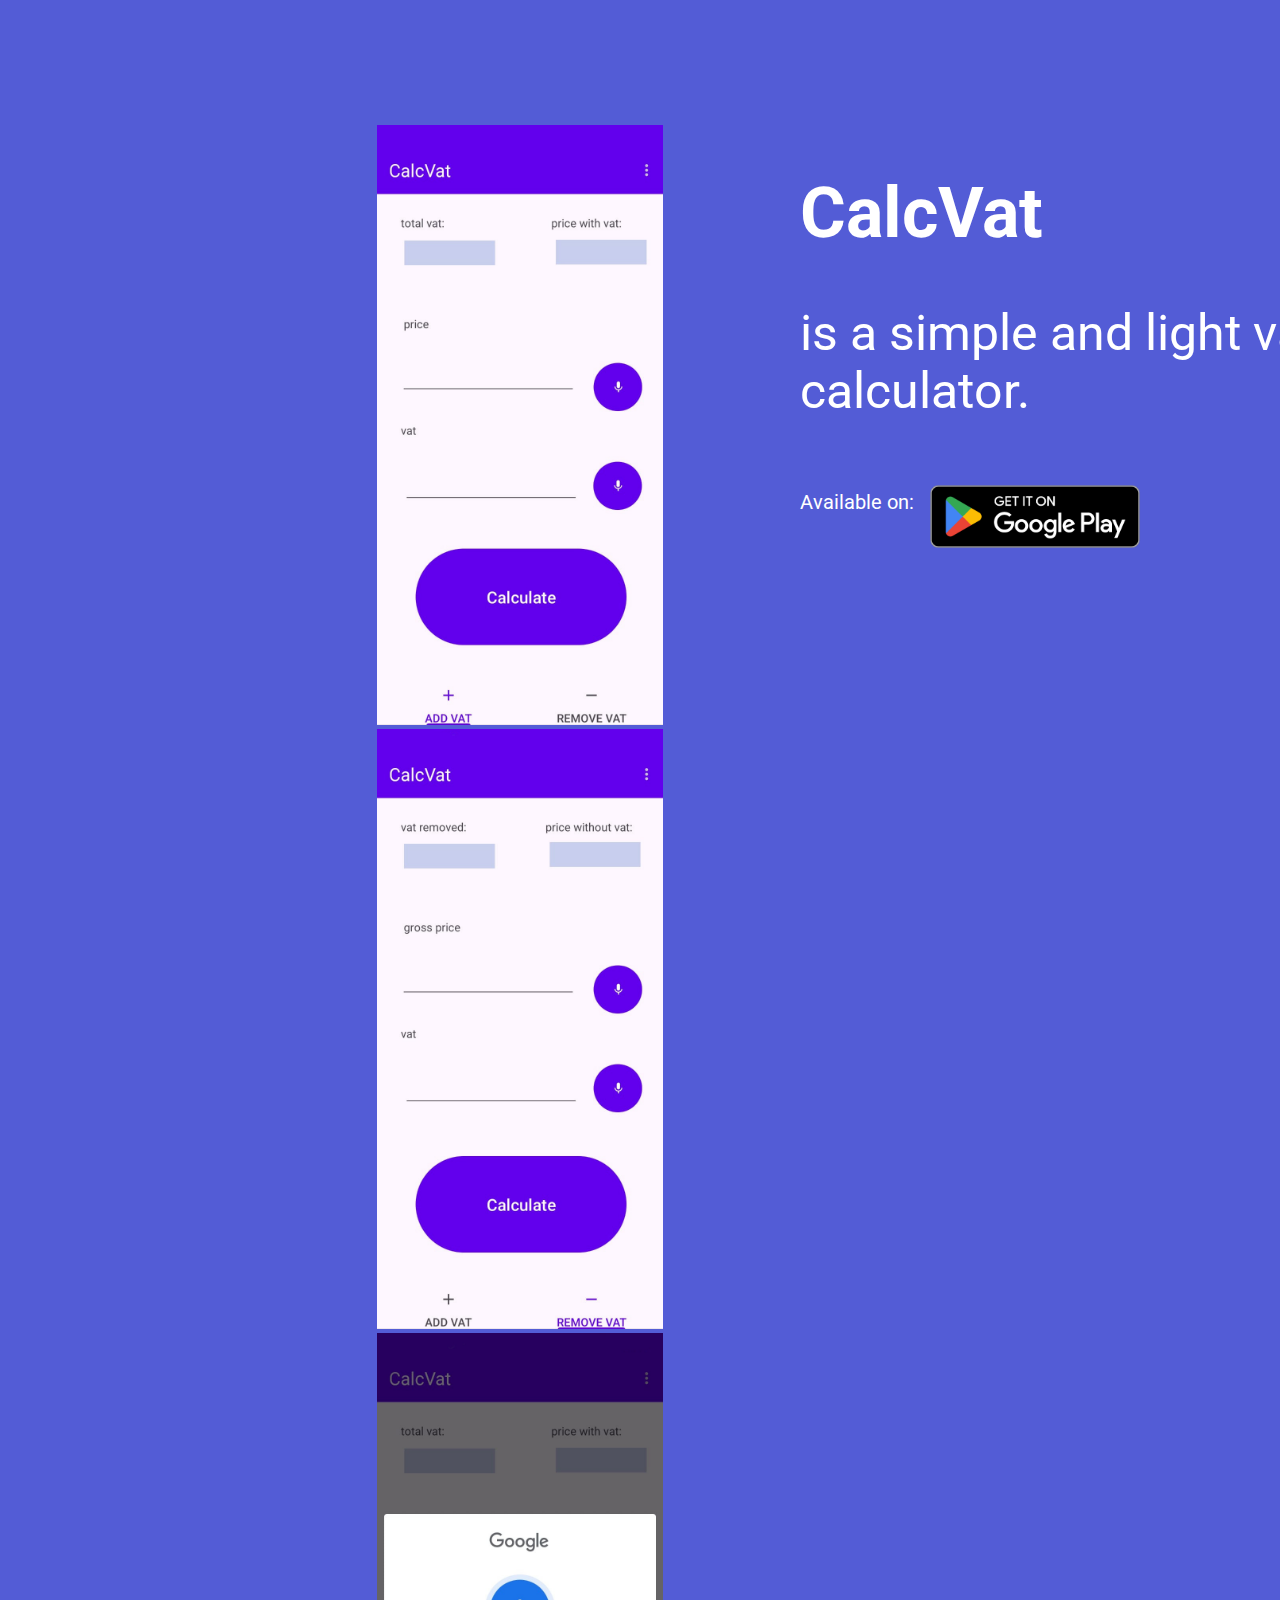
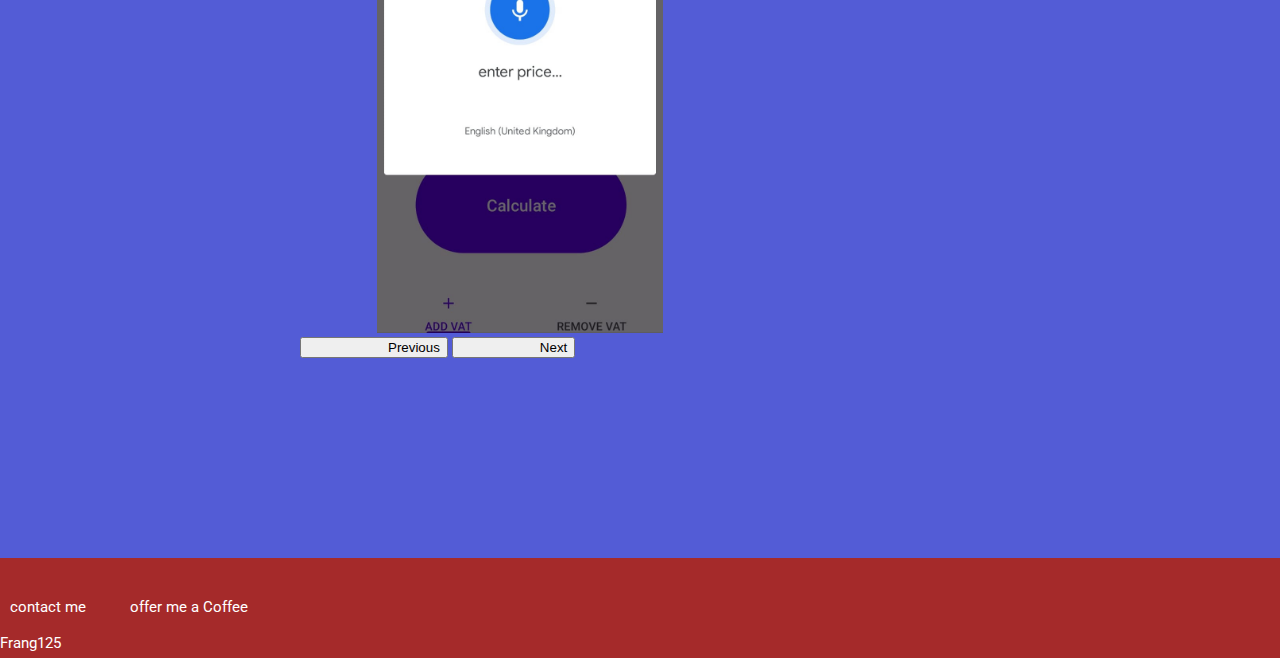
==== commit 0d61cd64: "upgrade and fixes" ====
--- a/portfolio.html
+++ b/portfolio.html
@@ -11,7 +11,7 @@
    <link href="https://cdn.jsdelivr.net/npm/bootstrap@5.3.2/dist/css/bootstrap.min.css" rel="stylesheet" integrity="sha384-T3c6CoIi6uLrA9TneNEoa7RxnatzjcDSCmG1MXxSR1GAsXEV/Dwwykc2MPK8M2HN" crossorigin="anonymous">
    <script defer src="https://cdn.jsdelivr.net/npm/bootstrap@5.3.2/dist/js/bootstrap.bundle.min.js" integrity="sha384-C6RzsynM9kWDrMNeT87bh95OGNyZPhcTNXj1NW7RuBCsyN/o0jlpcV8Qyq46cDfL" crossorigin="anonymous"></script>
     <link href="css2.css" rel="stylesheet" type="text/css">
-
+    <link rel="icon" type="image/x-icon" href="face2.ico">
     <title>Portfolio</title>
 </head>
 <body>
@@ -26,13 +26,13 @@
     </Button>
     </a>
     &nbsp;
-    
+    <a href="stuff.html">
     <Button class="button1">
      
-      <p class="pp">Various stuff</p>
+      <p class="pp">Privacy Area</p>
      </Button>
      &nbsp;
-     
+    </a>
      <a 
      href="https://www.youtube.com/watch?v=xvFZjo5PgG0">
      <Button class="button1">
--- a/css2.css
+++ b/css2.css
@@ -220,8 +220,229 @@
  
 
   } 
-
-   
+ /* my phone size */
+  @media only screen and (width:384px) and (height:721.08px){
+   
+    body{
+      background-color: #535cd6;
+    
+      width:100%;
+      margin: 0%;
+      height: 800px;
+     
+    }
+    
+      span{
+        margin-left: 20px;
+      
+    
+     }
+    
+     .spazio{
+        margin-left: 60px;
+        
+        padding-top: 10px;
+        width: 311px;
+    
+    
+    
+     }
+     .button1{
+      Border: none !important; background: none !important;
+      
+    
+    
+    }
+    
+     .reso{
+    height: 100px;
+    width: 100px;
+     }
+    
+     .ciao2{
+              
+           
+       background-color: brown;
+       height: 60px;
+       width: 100%;
+    
+     }
+    
+    
+  
+  .credits{
+  
+  
+  margin-left: 95px;
+  font-family: "Roboto", sans-serif;
+    font-style: normal;
+  color: white;
+  font-size: 12px;
+  
+  
+  
+  } 
+  
+  
+  .pp{
+      
+       color: white;
+       font-size: 15px;
+    
+    
+    
+    
+    
+    
+    }
+     
+    
+  
+  a{
+      text-decoration: none;
+  
+  
+    }
+  
+  .box{
+      display: grid;
+      margin-right: 5000px;
+       padding-top: 50px;
+       padding-bottom: 100px;
+    
+    }
+  
+  
+   
+  .imgc{
+      width: 300px;
+      height: 500px;
+      object-fit: scale-down;
+      margin-left: 35px;
+  
+  
+  
+    }
+  .dive{
+        height: 500; width: 350px; 
+      
+    
+    }
+  .l{
+  
+    margin-left: 60px;
+  
+  
+    }
+  
+  .calc{
+      font-size: 40px; 
+      font-family: Roboto; 
+      color: white; 
+      margin-left: 50px; 
+      padding-top: 20px;
+  
+    }
+  
+  .calcd{
+      font-size: 30px; 
+      margin-left: 55px; 
+      width: 300px;
+      height: 100px; 
+      font-family:   Roboto; 
+      color: white; 
+  
+  
+    }
+  
+  .box3{
+      display: grid;
+      position: center;
+       width: 1px;
+  
+  
+  
+    }
+  
+  
+  .av{
+      font-size: 20px; 
+      margin-left: 50px; 
+      width: 115px;
+      font-family:   Roboto; 
+      color: white;
+  
+  
+  
+  
+  
+    }
+    
+  .ba{
+      height: 240; 
+      width: 240px; 
+      margin-left: 30px;
+  
+  
+  
+    }
+  .credits{
+  
+  
+      margin-left: 95px;
+      font-family: "Roboto", sans-serif;
+        font-style: normal;
+      color: white;
+      font-size: 12px;
+      
+      
+      
+      } 
+      
+       
+    .sube2{
+      
+      
+      font-family: "Roboto", sans-serif;
+        font-style: normal;
+      color: white;
+      font-size: 12px;
+      margin-left: 9px;
+      
+      
+      
+      } 
+      
+    .sube3{
+      
+      margin-left: 7px;
+      font-family: "Roboto", sans-serif;
+       font-style: normal;
+      color: white;
+      font-size: 12px;
+      
+      
+      
+      
+      } 
+    .paddings{
+      
+      padding-top: 20px;
+      
+      
+      
+      
+      
+      
+      }
+    
+   
+  
+ 
+ 
+ 
+    
+ }  
 @media only screen and (width:414px) and (height: 896px){
   body{
     background-color: #535cd6;
@@ -2809,7 +3030,7 @@
    .ciao2{
     background-color: brown;
     height: 100px;
-    width: 1897px;
+    width: 100%;
 
   }
 
